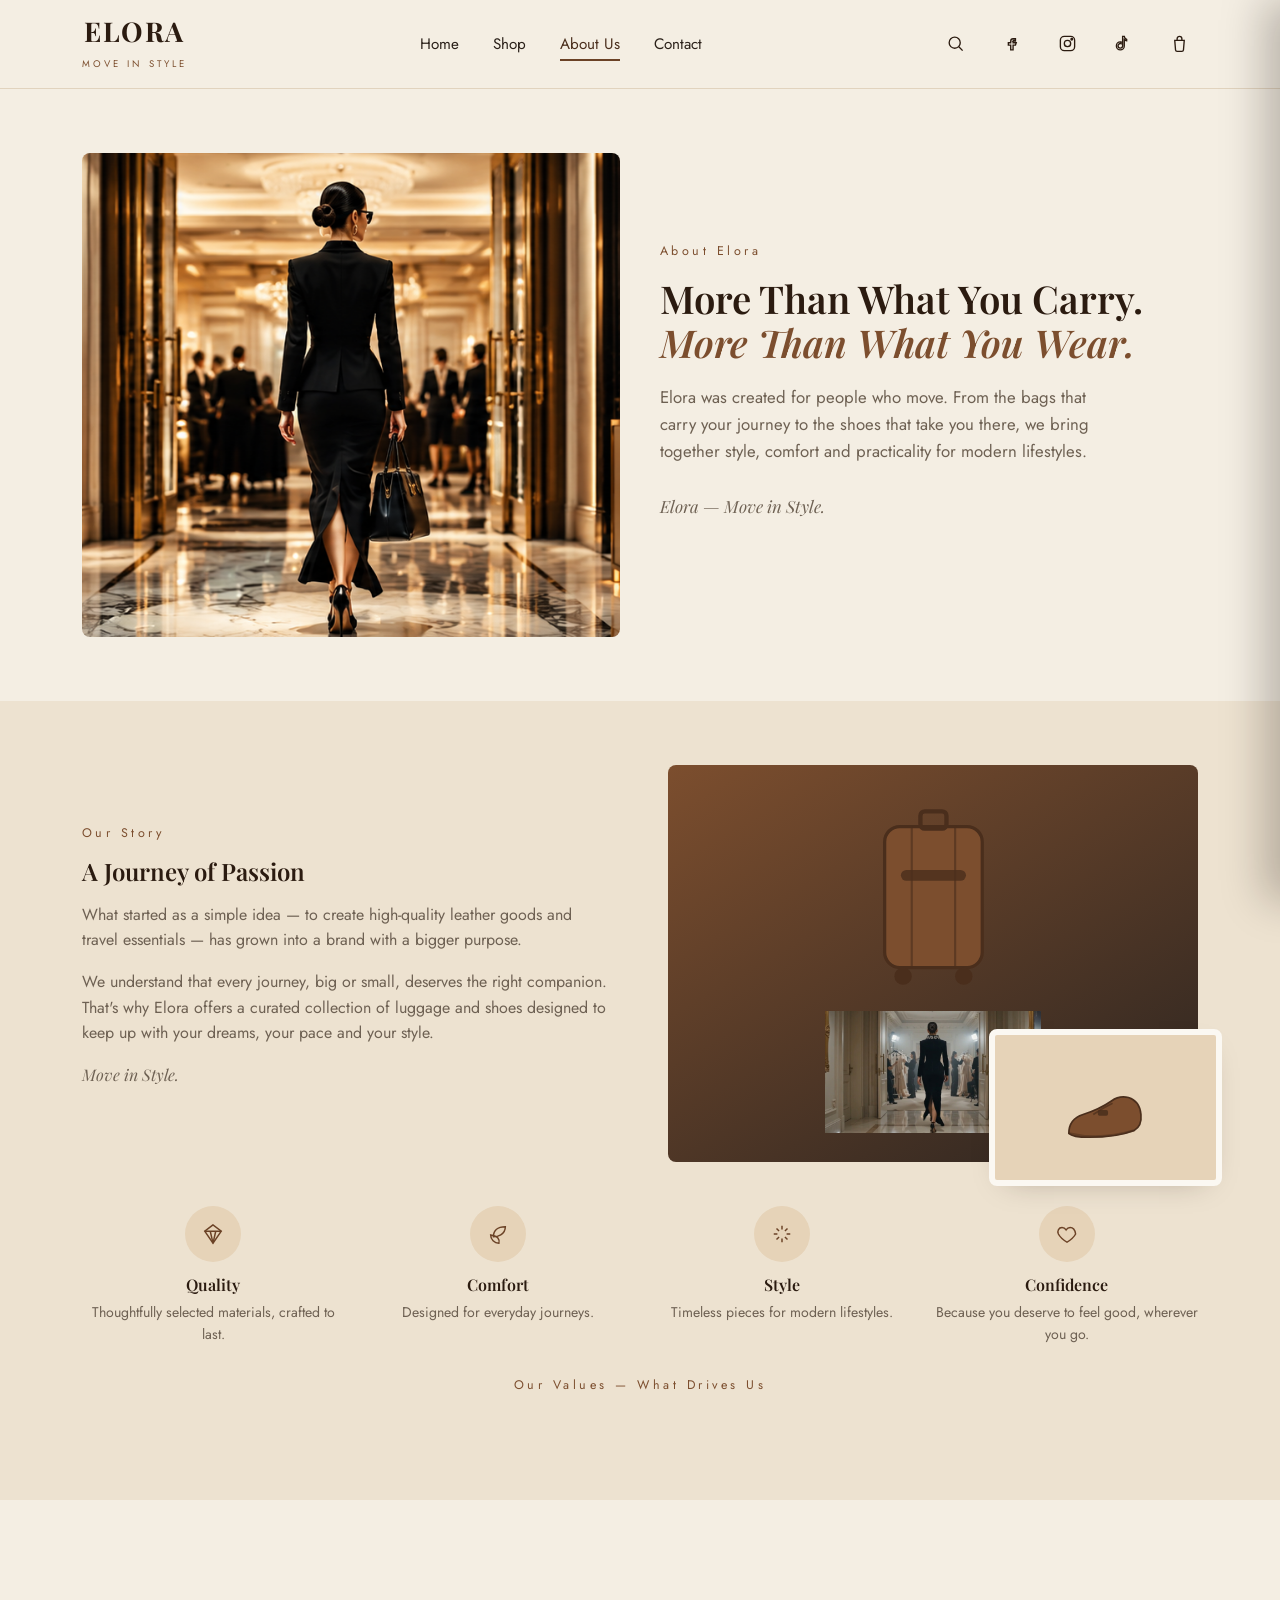
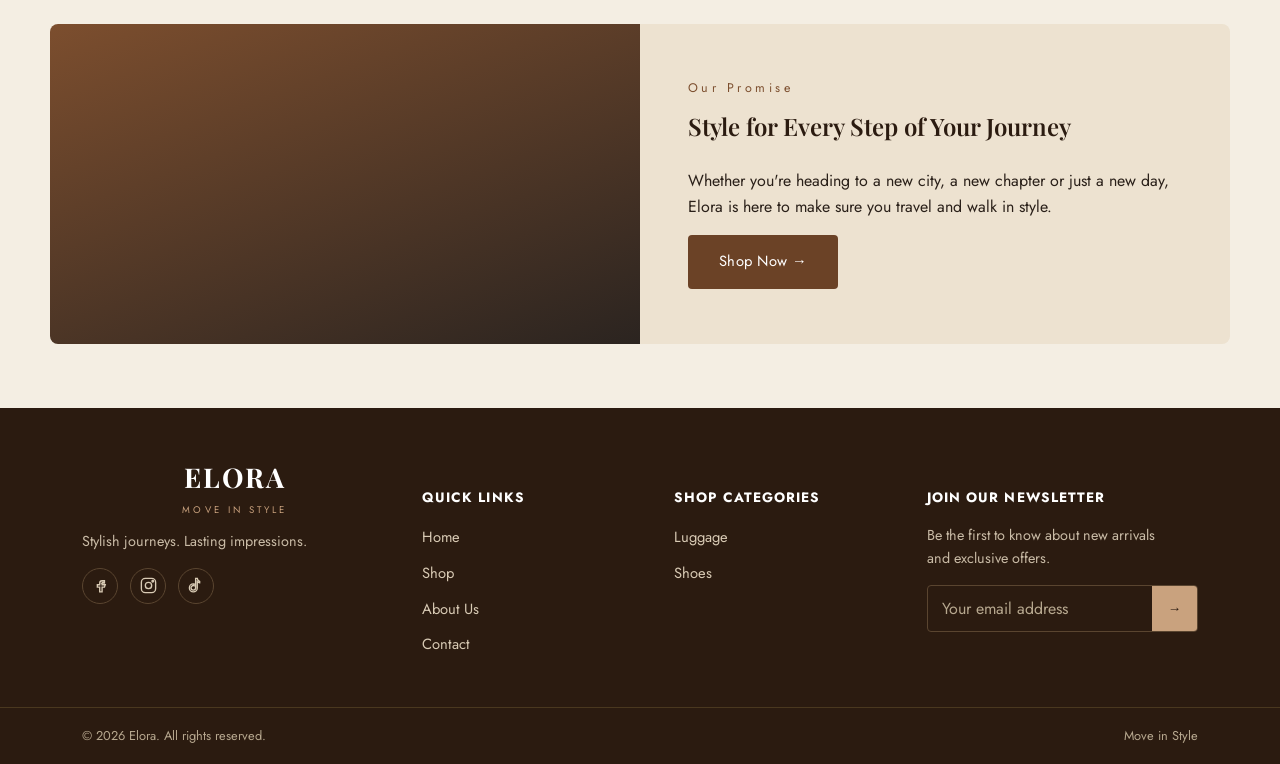
==== about.html @ b6b33a56 "Update about.html" ====
<!DOCTYPE html>
<html lang="en">
<head>
<meta charset="UTF-8">
<meta name="viewport" content="width=device-width, initial-scale=1.0">
<title>About Us — Elora</title>
<meta name="description" content="Elora was created for people who move — the story, values and promise behind the brand.">
<link rel="stylesheet" href="style.css">
</head>
<body>

<header class="site-header">
   <nav class="nav">
    <a href="index.html" class="logo">
      <span class="mark">ELORA</span>
      <span class="tag">MOVE IN STYLE</span>
    </a>
    <ul class="nav-links js-nav-links">
      <li><a href="index.html">Home</a></li>
      <li><a href="shop.html">Shop</a></li>
      <li><a href="about.html" class="active">About Us</a></li>
      <li><a href="contact.html">Contact</a></li>
    </ul>
    <div class="nav-actions">
      <button class="icon-btn js-search-toggle" aria-label="Search">
        <svg viewBox="0 0 24 24" width="19" height="19" fill="none" stroke="currentColor" stroke-width="1.7"><circle cx="11" cy="11" r="7"/><line x1="21" y1="21" x2="16.2" y2="16.2"/></svg>
      </button>
      
      <a class="icon-btn" href="https://www.facebook.com/share/14tCtjUMJ1J/?mibextid=wwXIfr" target="_blank" rel="noopener" aria-label="Facebook">
        <svg viewBox="0 0 24 24" width="19" height="19" fill="none" stroke="currentColor" stroke-width="1.7">
          <path d="M14 9h3V6h-3a3 3 0 0 0-3 3v2H8v3h3v6h3v-6h3l1-3h-4V9a1 1 0 0 1 1-1Z"/>
        </svg>
      </a>

      <a class="icon-btn" href="https://www.instagram.com/elora_sl_?igsi=dGthdzRrNHY4cW54&utm_source=qr" target="_blank" rel="noopener" aria-label="Instagram">
        <svg viewBox="0 0 24 24" width="19" height="19" fill="none" stroke="currentColor" stroke-width="1.7"><rect x="3" y="3" width="18" height="18" rx="5"/><circle cx="12" cy="12" r="4"/><circle cx="17.4" cy="6.6" r="1"/></svg>
      </a>

      <a class="icon-btn" href="https://www.tiktok.com/@eloraofficial11?_r=1&_t=ZS-99TkvP4xUTF" target="_blank" rel="noopener" aria-label="TikTok">
        <svg viewBox="0 0 24 24" width="19" height="19" fill="none" stroke="currentColor" stroke-width="1.7">
          <path d="M16 8.5a4.5 4.5 0 0 1-3-1.2V15a5 5 0 1 1-5-5c.3 0 .7 0 1 .1v2.1a2.9 2.9 0 0 0-1-.2 2.9 2.9 0 1 0 2.9 2.9V3h2.1a4.5 4.5 0 0 0 3 3.9V8.5Z"/>
        </svg>
      </a>
      <button class="icon-btn js-cart-open" aria-label="Open cart">
        <svg viewBox="0 0 24 24" width="19" height="19" fill="none" stroke="currentColor" stroke-width="1.7"><path d="M6 8h12l-1 12.2a2 2 0 0 1-2 1.8H9a2 2 0 0 1-2-1.8L6 8Z"/><path d="M9 8V6a3 3 0 0 1 6 0v2"/></svg>
        <span class="cart-count js-cart-count" style="display:none;">0</span>
      </button>
      <button class="icon-btn nav-burger js-burger" aria-label="Menu">
        <svg viewBox="0 0 24 24" width="20" height="20" fill="none" stroke="currentColor" stroke-width="1.8"><line x1="4" y1="7" x2="20" y2="7"/><line x1="4" y1="12" x2="20" y2="12"/><line x1="4" y1="17" x2="20" y2="17"/></svg>
      </button>
    </div>
  </nav>
  <div class="search-flyout js-search-flyout">
    <form class="js-search-form">
      <input type="search" name="q" placeholder="Search for shoes, luggage, bags…" aria-label="Search products">
      <button type="submit" class="btn btn-primary btn-sm">Search</button>
    </form>
  </div>
</header>

<main>
  <section class="hero">
    <div style="border-radius:8px; overflow:hidden; aspect-ratio:4/3.6; background:linear-gradient(160deg,#C9A27E,#4A2E1C); order:1;">
  <img src="2.png" style="width:100%; height:100%; object-fit:cover; display:block;">
</div>
    <div style="order:2;">
      <div class="eyebrow">About Elora</div>
      <h1 style="font-size:2.4rem;">More Than What You Carry.<br><em style="font-style:italic; font-family:var(--font-display); color:var(--brown-500);">More Than What You Wear.</em></h1>
      <p>Elora was created for people who move. From the bags that carry your journey to the shoes that take you there, we bring together style, comfort and practicality for modern lifestyles.</p>
      <p class="hero-script">Elora — Move in Style.</p>
    </div>
  </section>

  <section class="section section-alt">
    <div class="split">
      <div>
        <div class="eyebrow">Our Story</div>
        <h2>A Journey of Passion</h2>
        <p>What started as a simple idea — to create high-quality leather goods and travel essentials — has grown into a brand with a bigger purpose.</p>
        <p>We understand that every journey, big or small, deserves the right companion. That's why Elora offers a curated collection of luggage and shoes designed to keep up with your dreams, your pace and your style.</p>
        <p class="hero-script">Move in Style.</p>
      </div>
      <div class="story-media">
        <div style="border-radius:8px; overflow:hidden; aspect-ratio:4/3; background:linear-gradient(150deg,#7C4E2E,#2B2420); display:flex; align-items:center; justify-content:center; padding:24px;">
          <div style="width:45%;" id="story-art-1"></div>
        </div>
        <div class="tag-card" style="background:var(--tan-200); padding:16px; display:flex; align-items:center; justify-content:center;">
          <div style="width:60%;" id="story-art-2"></div>
        </div>
      </div>
    </div>

    <div class="value-list">
      <div class="value-item">
        <div class="value-icon"><svg viewBox="0 0 24 24" width="22" height="22" fill="none" stroke="currentColor" stroke-width="1.6"><path d="M12 2 3 9l9 13 9-13-9-7Z"/><path d="M3 9h18M9 9 12 22M15 9 12 22"/></svg></div>
        <h4>Quality</h4>
        <p>Thoughtfully selected materials, crafted to last.</p>
      </div>
      <div class="value-item">
        <div class="value-icon"><svg viewBox="0 0 24 24" width="22" height="22" fill="none" stroke="currentColor" stroke-width="1.6"><path d="M4 13c0 5 4 9 9 9 1-4-1-8-9-9Z"/><path d="M20 4c-9 0-13 5-13 11 4 0 13-2 13-11Z"/></svg></div>
        <h4>Comfort</h4>
        <p>Designed for everyday journeys.</p>
      </div>
      <div class="value-item">
        <div class="value-icon"><svg viewBox="0 0 24 24" width="22" height="22" fill="none" stroke="currentColor" stroke-width="1.6"><path d="M12 3v4M12 17v4M3 12h4M17 12h4M6 6l2.8 2.8M15.2 15.2 18 18M6 18l2.8-2.8M15.2 8.8 18 6"/></svg></div>
        <h4>Style</h4>
        <p>Timeless pieces for modern lifestyles.</p>
      </div>
      <div class="value-item">
        <div class="value-icon"><svg viewBox="0 0 24 24" width="22" height="22" fill="none" stroke="currentColor" stroke-width="1.6"><path d="M12 21s-7-4.4-9.4-9C1.1 8.6 3 5 6.6 5c2 0 3.4 1.1 4.4 2.6C12 6.1 13.4 5 15.4 5 19 5 20.9 8.6 21.4 12c-2.4 4.6-9.4 9-9.4 9Z"/></svg></div>
        <h4>Confidence</h4>
        <p>Because you deserve to feel good, wherever you go.</p>
      </div>
    </div>
    <div class="section-head" style="max-width:520px; margin-top:-10px;">
      <div class="eyebrow" style="margin-top:40px;">Our Values — What Drives Us</div>
    </div>
  </section>

  <section class="section">
    <div class="promise-strip">
      <div class="art" style="background:linear-gradient(160deg,#7C4E2E,#2B2420);"></div>
      <div class="copy">
        <div class="eyebrow">Our Promise</div>
        <h2>Style for Every Step of Your Journey</h2>
        <p>Whether you're heading to a new city, a new chapter or just a new day, Elora is here to make sure you travel and walk in style.</p>
        <a href="shop.html" class="btn btn-primary" style="width:fit-content;">Shop Now →</a>
      </div>
    </div>
  </section>
</main>

<footer class="site-footer">
  <div class="footer-grid">
    <div>
      <a href="index.html" class="logo"><span class="mark">ELORA</span><span class="tag">MOVE IN STYLE</span></a>
      <p>Stylish journeys. Lasting impressions.</p>
      <div class="social-row">
        <a class="icon-btn" href="https://www.facebook.com/share/14tCtjUMJ1J/?mibextid=wwXIfr" target="_blank" rel="noopener" aria-label="Facebook">
        <svg viewBox="0 0 24 24" width="19" height="19" fill="none" stroke="currentColor" stroke-width="1.7">
          <path d="M14 9h3V6h-3a3 3 0 0 0-3 3v2H8v3h3v6h3v-6h3l1-3h-4V9a1 1 0 0 1 1-1Z"/>
        </svg>
      </a>

      <a class="icon-btn" href="https://www.instagram.com/elora_sl_?igsi=dGthdzRrNHY4cW54&utm_source=qr" target="_blank" rel="noopener" aria-label="Instagram">
        <svg viewBox="0 0 24 24" width="19" height="19" fill="none" stroke="currentColor" stroke-width="1.7"><rect x="3" y="3" width="18" height="18" rx="5"/><circle cx="12" cy="12" r="4"/><circle cx="17.4" cy="6.6" r="1"/></svg>
      </a>
        <a class="icon-btn" href="https://www.tiktok.com/@eloraofficial11?_r=1&_t=ZS-99TkvP4xUTF" target="_blank" rel="noopener" aria-label="TikTok">
        <svg viewBox="0 0 24 24" width="19" height="19" fill="none" stroke="currentColor" stroke-width="1.7">
          <path d="M16 8.5a4.5 4.5 0 0 1-3-1.2V15a5 5 0 1 1-5-5c.3 0 .7 0 1 .1v2.1a2.9 2.9 0 0 0-1-.2 2.9 2.9 0 1 0 2.9 2.9V3h2.1a4.5 4.5 0 0 0 3 3.9V8.5Z"/>
        </svg>
      </a>
      </div>
    </div>
    <div>
      <h5>Quick Links</h5>
      <ul>
        <li><a href="index.html">Home</a></li>
        <li><a href="shop.html">Shop</a></li>
        <li><a href="about.html">About Us</a></li>
        <li><a href="contact.html">Contact</a></li>
      </ul>
    </div>
    <div>
      <h5>Shop Categories</h5>
      <ul>
        <li><a href="shop.html?category=Luggage">Luggage</a></li>
        <li><a href="shop.html?category=Shoes">Shoes</a></li>
      </ul>
    </div>
    <div>
      <h5>Join Our Newsletter</h5>
      <p>Be the first to know about new arrivals and exclusive offers.</p>
      <form class="newsletter-form js-newsletter">
        <input type="email" placeholder="Your email address" required>
        <button type="submit" aria-label="Subscribe">→</button>
      </form>
    </div>
  </div>
  <div class="footer-bottom"><div class="container"><span>© 2026 Elora. All rights reserved.</span><span>Move in Style</span></div></div>
</footer>

<div class="cart-overlay js-cart-overlay"></div>
<aside class="cart-drawer js-cart-drawer" aria-label="Shopping cart">
  <div class="cart-head">
    <h3>Your Bag</h3>
    <button class="close-btn js-cart-close" aria-label="Close cart">&times;</button>
  </div>
  <div class="cart-items js-cart-items"></div>
  <div class="cart-summary js-cart-summary"></div>
</aside>
<div class="toast js-toast"></div>

<script src="products.js"></script>
<script src="app.js"></script>
<script>
  document.getElementById('story-art-1').innerHTML = eloraArt('trolley', 'brown');
  document.getElementById('story-art-2').innerHTML = eloraArt('loafer', 'brown');
</script>
</body>
</html>
---- style.css ----
/* ==========================================================================
   ELORA — Move In Style
   Shared stylesheet for all pages
   ========================================================================== */

@import url('https://fonts.googleapis.com/css2?family=Playfair+Display:ital,wght@0,500;0,600;0,700;1,500&family=Jost:wght@300;400;500;600&display=swap');

:root{
  /* -- brand palette (matches the approved mock-ups — do not shift) -- */
  --cream:        #F4EEE3;
  --cream-alt:    #EDE2D0;
  --paper:        #FBF8F2;
  --brown-900:    #2B1B10;   /* footer / deepest text */
  --brown-700:    #4A2E1C;
  --brown-600:    #6B4226;   /* primary buttons / icons */
  --brown-500:    #7C4E2E;
  --brown-300:    #A9754A;
  --tan-400:      #C9A27E;
  --tan-200:      #E6D3B8;
  --ink:          #2A2019;
  --ink-soft:     #6E6153;
  --line:         #E1D3BE;
  --white:        #FFFFFF;
  --ok:           #4E7A51;

  --font-display: 'Playfair Display', 'Georgia', serif;
  --font-body:    'Jost', 'Segoe UI', sans-serif;

  --container: 1180px;
  --radius-s: 4px;
  --radius-m: 8px;
  --shadow-card: 0 10px 30px -18px rgba(43,27,16,0.35);
}

*,*::before,*::after{ box-sizing:border-box; }
html{ scroll-behavior:smooth; }
body{
  margin:0;
  font-family:var(--font-body);
  background:var(--cream);
  color:var(--ink);
  line-height:1.6;
  -webkit-font-smoothing:antialiased;
}
img,svg{ max-width:100%; display:block; }
a{ color:inherit; text-decoration:none; }
ul{ margin:0; padding:0; list-style:none; }
button{ font-family:inherit; cursor:pointer; }
input,select,textarea{ font-family:inherit; font-size:1rem; }

h1,h2,h3,h4{
  font-family:var(--font-display);
  font-weight:600;
  color:var(--brown-900);
  margin:0 0 .5em;
  line-height:1.15;
}

.container{ max-width:var(--container); margin:0 auto; padding:0 32px; }

:focus-visible{ outline:3px solid var(--brown-300); outline-offset:2px; }

/* -------------------- buttons -------------------- */
.btn{
  display:inline-flex; align-items:center; gap:8px;
  padding:14px 30px;
  border-radius:var(--radius-s);
  font-size:.92rem; letter-spacing:.03em;
  border:1px solid transparent;
  transition:transform .15s ease, background .2s ease, color .2s ease, border-color .2s ease;
}
.btn:active{ transform:translateY(1px); }
.btn-primary{ background:var(--brown-600); color:var(--white); }
.btn-primary:hover{ background:var(--brown-700); }
.btn-outline{ background:transparent; border-color:var(--brown-900); color:var(--brown-900); }
.btn-outline:hover{ background:var(--brown-900); color:var(--white); }
.btn-ghost{ background:var(--paper); color:var(--brown-900); border-color:var(--line); }
.btn-ghost:hover{ background:var(--tan-200); }
.btn-sm{ padding:9px 16px; font-size:.82rem; }
.btn-block{ width:100%; justify-content:center; }
.btn[disabled]{ opacity:.5; cursor:not-allowed; }

.floating-btn {
  position: fixed;
  bottom: 30px;
  right: 30px;
  z-index: 9999;
  background: #6B4226;
  color: #fff;
  border: none;
  padding: 14px 24px;
  border-radius: 50px;
  font-size: 15px;
  font-weight: 600;
  cursor: pointer;
  box-shadow: 0 4px 12px rgba(0,0,0,0.25);
  transition: transform 0.2s ease, box-shadow 0.2s ease;
}

.floating-btn:hover {
  transform: translateY(-3px);
  box-shadow: 0 6px 16px rgba(0,0,0,0.3);
}

/* -------------------- header -------------------- */
.site-header{
  position:sticky; top:0; z-index:60;
  background:var(--cream);
  border-bottom:1px solid var(--line);
}
.nav{
  display:flex; align-items:center; justify-content:space-between;
  padding:18px 32px; max-width:var(--container); margin:0 auto;
  gap:24px;
}

.logo {
  display: flex;
  align-items: center;
  gap: 12px;
  text-decoration: none;
  flex-shrink: 0;        /* stops logo from shrinking navbar */
}

.brandmark {
  display: flex;
  width: 44px;
  height: 44px;
  min-width: 44px;       /* locks size no matter what */
  min-height: 44px;
  overflow: hidden;
  border-radius: 6px;
}

.brandmark img {
  width: 100%;
  height: 100%;
  object-fit: cover;
  display: block;
}

.logo{ display:flex; flex-direction:column; line-height:1; }
.logo .mark{ font-family:var(--font-display); font-size:1.7rem; font-weight:700; letter-spacing:.06em; color:var(--brown-900); }
.logo .tag{ font-size:.6rem; letter-spacing:.32em; color:var(--brown-500); margin-top:3px; }

.nav-links{ display:flex; gap:34px; font-size:.95rem; }
.nav-links a{ position:relative; padding-bottom:6px; color:var(--ink); transition:color .2s ease; }
.nav-links a:hover{ color:var(--brown-600); }
.nav-links a.active{ color:var(--brown-700); }
.nav-links a.active::after{
  content:''; position:absolute; left:0; right:0; bottom:0; height:2px; background:var(--brown-600);
}

.nav-actions{ display:flex; align-items:center; gap:18px; }
.icon-btn{
  width:38px; height:38px; border-radius:50%;
  display:flex; align-items:center; justify-content:center;
  background:transparent; border:1px solid transparent; color:var(--brown-900);
  transition:background .2s ease, border-color .2s ease;
  position:relative;
}
.icon-btn:hover{ background:var(--tan-200); }
.cart-count{
  position:absolute; top:-4px; right:-4px;
  background:var(--brown-600); color:#fff;
  font-size:.65rem; min-width:17px; height:17px; border-radius:50%;
  display:flex; align-items:center; justify-content:center; font-weight:600;
}
.nav-burger{ display:none; }

/* search flyout */
.search-flyout{
  position:absolute; top:100%; left:0; right:0;
  background:var(--paper); border-bottom:1px solid var(--line);
  padding:0; max-height:0; overflow:hidden;
  transition:max-height .25s ease, padding .25s ease;
}
.search-flyout.open{ max-height:90px; padding:18px 0; }
.search-flyout form{ max-width:var(--container); margin:0 auto; padding:0 32px; display:flex; gap:10px; }
.search-flyout input{
  flex:1; padding:12px 16px; border:1px solid var(--line); border-radius:var(--radius-s);
  background:var(--white);
}
.search-results-hint{ max-width:var(--container); margin:6px auto 0; padding:0 32px; font-size:.82rem; color:var(--ink-soft); }

/* -------------------- hero -------------------- */
.hero{
  display:grid; grid-template-columns:1fr 1fr; align-items:center; gap:40px;
  max-width:var(--container); margin:0 auto; padding:64px 32px;
}
.eyebrow{ color:var(--brown-500); font-size:.78rem; letter-spacing:.28em; margin-bottom:14px; }
.hero .eyebrow{ margin-bottom:14px; }
.hero h1{ font-size:3.1rem; margin-bottom:20px; }
.hero p{ color:var(--ink-soft); max-width:44ch; margin-bottom:28px; font-size:1.05rem; }
.hero-script{ font-family:var(--font-display); font-style:italic; color:var(--brown-500); margin-top:16px; }
.hero-art{ border-radius:var(--radius-m); overflow:hidden; }

/* two-up banners */
.duo{ display:grid; grid-template-columns:1fr 1fr; gap:22px; max-width:var(--container); margin:0 auto; padding:8px 32px 56px; }
.duo .banner{
  position:relative; border-radius:var(--radius-m); overflow:hidden; min-height:230px;
  display:flex; align-items:flex-end; padding:28px; color:#fff;
}
.duo .banner::before{ content:''; position:absolute; inset:0; background:linear-gradient(0deg, rgba(20,12,7,.72), rgba(20,12,7,.15)); z-index:1; }
.duo .banner > *{ position:relative; z-index:2; }
.duo .banner svg{ position:absolute; inset:0; width:100%; height:100%; object-fit:cover; }
.duo .banner h3{ color:#fff; font-size:1.5rem; margin-bottom:6px; }
.duo .banner p{ margin:0 0 14px; opacity:.9; font-size:.9rem; }

.section-head{ text-align:center; max-width:640px; margin:0 auto 40px; }
.section-head .eyebrow{ color:var(--brown-500); font-size:.78rem; letter-spacing:.28em; margin-bottom:10px; }
.section-head h2{ font-size:2.1rem; }

/* -------------------- product grid / cards -------------------- */
.section{ padding:64px 0; }
.section-alt{ background:var(--cream-alt); }

.product-grid{
  display:grid; grid-template-columns:repeat(3,1fr); gap:26px;
  max-width:var(--container); margin:0 auto; padding:0 32px;
}
.product-card{
  background:var(--paper); border-radius:var(--radius-m); overflow:hidden;
  border:1px solid var(--line);
  display:flex; flex-direction:column;
  transition:box-shadow .2s ease, transform .2s ease;
}
.product-card:hover{ box-shadow:var(--shadow-card); transform:translateY(-3px); }
.product-media{ aspect-ratio:4/3.2; background:var(--tan-200); display:flex; align-items:center; justify-content:center; padding:20px; }
.product-media svg{ width:100%; height:100%; }
.product-body{ padding:18px 18px 20px; display:flex; flex-direction:column; gap:8px; flex:1; }
.product-name{ font-family:var(--font-display); font-size:1.08rem; color:var(--brown-900); }
.product-price{ font-weight:600; color:var(--brown-600); }
.swatches{ display:flex; gap:8px; margin:2px 0 6px; }
.swatch{
  width:20px; height:20px; border-radius:50%; border:2px solid transparent;
  cursor:pointer; box-shadow:inset 0 0 0 1px rgba(0,0,0,.12);
}
.swatch.active{ border-color:var(--brown-900); }
.product-body .btn{ margin-top:auto; }
.stock-note{ font-size:.78rem; color:var(--ok); }

/* -------------------- about-elora / values strip -------------------- */
.split{
  display:grid; grid-template-columns:1fr 1fr; gap:56px; align-items:center;
  max-width:var(--container); margin:0 auto; padding:0 32px;
}
.split p{ color:var(--ink-soft); }
.value-list{ display:grid; grid-template-columns:repeat(4,1fr); gap:22px; max-width:var(--container); margin:44px auto 0; padding:0 32px; }
.value-item{ text-align:center; }
.value-icon{
  width:56px; height:56px; margin:0 auto 14px; border-radius:50%;
  background:var(--tan-200); display:flex; align-items:center; justify-content:center; color:var(--brown-600);
}
.value-item h4{ font-size:1rem; margin-bottom:6px; }
.value-item p{ font-size:.88rem; color:var(--ink-soft); margin:0; }

/* -------------------- testimonials -------------------- */
.testimonials{ display:grid; grid-template-columns:repeat(3,1fr); gap:22px; max-width:var(--container); margin:0 auto; padding:0 32px; }
.testimonial{ background:var(--paper); border:1px solid var(--line); border-radius:var(--radius-m); padding:26px; }
.testimonial p{ font-style:italic; color:var(--ink); margin:0 0 18px; }
.testimonial .who{ display:flex; align-items:center; gap:12px; }
.avatar{ width:38px; height:38px; border-radius:50%; background:var(--brown-300); color:#fff; display:flex; align-items:center; justify-content:center; font-family:var(--font-display); font-weight:600; }
.who strong{ display:block; font-size:.92rem; }
.who span{ font-size:.78rem; color:var(--ink-soft); }

/* -------------------- CTA strip -------------------- */
.cta-strip{
  position:relative; overflow:hidden;
  color:#fff; padding:56px 32px; margin:0 auto;
  display:flex; align-items:center; justify-content:space-between; gap:20px; flex-wrap:wrap;
}
.cta-strip::before{ content:''; position:absolute; inset:0; background:linear-gradient(100deg,var(--brown-900),var(--brown-600)); z-index:0; }
.cta-strip > *{ position:relative; z-index:1; }
.cta-strip .eyebrow{ letter-spacing:.28em; font-size:.75rem; opacity:.75; margin-bottom:8px; }
.cta-strip h2{ color:#fff; font-size:1.9rem; margin-bottom:4px; }
.cta-strip p{ opacity:.85; margin:0; max-width:46ch; }

/* -------------------- footer -------------------- */
.site-footer{ background:var(--brown-900); color:#EADFCF; padding:56px 0 0; }
.footer-grid{ display:grid; grid-template-columns:1.4fr 1fr 1fr 1.2fr; gap:34px; max-width:var(--container); margin:0 auto; padding:0 32px 40px; }
.footer-grid .logo .mark{ color:#fff; }
.footer-grid .logo .tag{ color:var(--tan-400); }
.footer-grid p{ color:#C9BBA6; font-size:.9rem; max-width:26ch; }
.footer-grid h5{ font-size:.85rem; letter-spacing:.08em; color:#fff; margin-bottom:16px; text-transform:uppercase; }
.footer-grid ul li{ margin-bottom:10px; }
.footer-grid a{ color:#D9CBB5; font-size:.92rem; transition:color .2s ease; }
.footer-grid a:hover{ color:#fff; }
.social-row{ display:flex; gap:12px; margin-top:4px; }
.social-row a{ width:36px; height:36px; border-radius:50%; border:1px solid #5A4530; display:flex; align-items:center; justify-content:center; }
.social-row a:hover{ background:#5A4530; }
.newsletter-form{ display:flex; margin-top:6px; border:1px solid #5A4530; border-radius:var(--radius-s); overflow:hidden; }
.newsletter-form input{ flex:1; background:transparent; border:none; padding:11px 14px; color:#fff; }
.newsletter-form input::placeholder{ color:#B7A88F; }
.newsletter-form button{ background:var(--tan-400); border:none; padding:0 16px; color:var(--brown-900); }
.footer-bottom{ border-top:1px solid #4A381F; padding:18px 32px; display:flex; justify-content:space-between; font-size:.8rem; color:#B7A88F; }
.footer-bottom .container{ display:flex; justify-content:space-between; width:100%; flex-wrap:wrap; gap:8px; }

/* -------------------- cart drawer -------------------- */
.cart-overlay{
  position:fixed; inset:0; background:rgba(20,12,7,.5); z-index:90;
  opacity:0; pointer-events:none; transition:opacity .25s ease;
}
.cart-overlay.open{ opacity:1; pointer-events:auto; }
.cart-drawer{
  position:fixed; top:0; right:0; bottom:0; width:min(400px, 92vw);
  background:var(--paper); z-index:95; display:flex; flex-direction:column;
  transform:translateX(100%); transition:transform .3s ease;
  box-shadow:-16px 0 40px rgba(20,12,7,.25);
}
.cart-drawer.open{ transform:translateX(0); }
.cart-head{ display:flex; align-items:center; justify-content:space-between; padding:22px 24px; border-bottom:1px solid var(--line); }
.cart-head h3{ margin:0; font-size:1.2rem; }
.cart-items{ flex:1; overflow-y:auto; padding:10px 24px; display:flex; flex-direction:column; gap:16px; }
.cart-item{ display:flex; gap:14px; padding:14px 0; border-bottom:1px solid var(--line); }
.cart-item .thumb{ width:64px; height:64px; border-radius:var(--radius-s); background:var(--tan-200); flex-shrink:0; overflow:hidden; }
.cart-item .thumb svg{ width:100%; height:100%; }
.cart-item .info{ flex:1; min-width:0; }
.cart-item .info h4{ font-family:var(--font-body); font-weight:500; font-size:.94rem; margin:0 0 2px; color:var(--ink); }
.cart-item .meta{ font-size:.78rem; color:var(--ink-soft); }
.cart-item .row-actions{ display:flex; align-items:center; justify-content:space-between; margin-top:8px; }
.qty-control{ display:flex; align-items:center; border:1px solid var(--line); border-radius:var(--radius-s); }
.qty-control button{ width:26px; height:26px; background:none; border:none; font-size:1rem; color:var(--brown-700); }
.qty-control span{ min-width:22px; text-align:center; font-size:.9rem; }
.remove-btn{ font-size:.78rem; color:#A24A3A; background:none; border:none; text-decoration:underline; padding:0; }
.item-total{ font-weight:600; font-size:.9rem; color:var(--brown-700); white-space:nowrap; margin-left:8px; }
.cart-empty{ text-align:center; padding:60px 20px; color:var(--ink-soft); }
.cart-empty svg{ width:64px; height:64px; margin:0 auto 16px; opacity:.5; }
.cart-summary{ border-top:1px solid var(--line); padding:20px 24px 26px; }
.summary-row{ display:flex; justify-content:space-between; font-size:.92rem; margin-bottom:8px; color:var(--ink-soft); }
.summary-row.total{ font-size:1.15rem; font-weight:600; color:var(--brown-900); margin:12px 0 18px; }
.close-btn{ background:none; border:none; font-size:1.3rem; color:var(--brown-900); line-height:1; }

/* -------------------- shop page: filters + toolbar -------------------- */
.shop-layout{ display:grid; grid-template-columns:260px 1fr; gap:36px; max-width:var(--container); margin:0 auto; padding:48px 32px 0; align-items:start; }
.filters{ background:var(--paper); border:1px solid var(--line); border-radius:var(--radius-m); padding:24px; position:sticky; top:100px; }
.filters h3{ font-size:1.05rem; margin-bottom:18px; }
.filter-group{ padding:16px 0; border-bottom:1px solid var(--line); }
.filter-group:first-of-type{ padding-top:0; }
.filter-group h4{ font-family:var(--font-body); font-weight:500; font-size:.9rem; color:var(--ink); margin:0 0 10px; }
.check-row{ display:flex; align-items:center; gap:9px; font-size:.9rem; margin-bottom:9px; color:var(--ink-soft); cursor:pointer; }
.check-row input{ accent-color:var(--brown-600); width:15px; height:15px; }
.color-row{ display:flex; gap:9px; flex-wrap:wrap; }
.color-row .swatch{ width:24px; height:24px; }
.delivery-note{ display:flex; align-items:center; gap:12px; background:var(--cream-alt); border-radius:var(--radius-s); padding:14px; margin-top:16px; font-size:.82rem; color:var(--ink-soft); }
.clear-filters{ font-size:.82rem; color:var(--brown-600); text-decoration:underline; background:none; border:none; padding:0; margin-top:4px; }

.toolbar{ display:flex; align-items:center; justify-content:space-between; margin-bottom:24px; flex-wrap:wrap; gap:12px; }
.toolbar select{ padding:9px 12px; border:1px solid var(--line); border-radius:var(--radius-s); background:var(--white); }
.no-results{ padding:60px 20px; text-align:center; color:var(--ink-soft); grid-column:1/-1; }
.pagination{ display:flex; justify-content:center; gap:8px; margin:40px 0 20px; }
.pagination button{ width:36px; height:36px; border-radius:50%; border:1px solid var(--line); background:var(--paper); color:var(--ink); }
.pagination button.active{ background:var(--brown-600); color:#fff; border-color:var(--brown-600); }
.pagination button:disabled{ opacity:.4; cursor:not-allowed; }

/* -------------------- contact page -------------------- */
.contact-grid{ display:grid; grid-template-columns:1fr 1.2fr; gap:30px; max-width:var(--container); margin:0 auto; padding:56px 32px; }
.contact-cards{ display:flex; flex-direction:column; gap:10px; }
.contact-card{ display:flex; gap:16px; padding:18px 6px; border-bottom:1px solid var(--line); }
.contact-card:last-child{ border-bottom:none; }
.c-icon{ width:46px; height:46px; border-radius:50%; background:var(--brown-600); color:#fff; display:flex; align-items:center; justify-content:center; flex-shrink:0; }
.contact-card h4{ font-size:1.02rem; margin-bottom:3px; }
.contact-card .value{ color:var(--brown-600); font-weight:500; }
.contact-card p{ margin:2px 0 0; font-size:.86rem; color:var(--ink-soft); }
.contact-form{ background:var(--paper); border:1px solid var(--line); border-radius:var(--radius-m); padding:32px; }
.field{ margin-bottom:18px; }
.field label{ display:block; font-size:.88rem; margin-bottom:7px; color:var(--ink); }
.field input, .field select, .field textarea{
  width:100%; padding:12px 14px; border:1px solid var(--line); border-radius:var(--radius-s); background:var(--white);
}
.field textarea{ min-height:110px; resize:vertical; }
.form-msg{ margin-top:14px; font-size:.9rem; padding:12px 14px; border-radius:var(--radius-s); display:none; }
.form-msg.show{ display:block; }
.form-msg.ok{ background:#E7F0E4; color:var(--ok); }
.form-msg.err{ background:#F5E4E0; color:#A24A3A; }

.showroom-duo{ display:grid; grid-template-columns:1.1fr 1fr; gap:22px; max-width:var(--container); margin:0 auto 60px; padding:0 32px; }
.showroom-duo .panel{ border-radius:var(--radius-m); overflow:hidden; min-height:280px; position:relative; }
.showroom-duo .panel.dark{ background:linear-gradient(120deg, var(--brown-900), var(--brown-600)); color:#fff; padding:34px; display:flex; flex-direction:column; justify-content:flex-end; }
.showroom-duo .panel.map{ background:var(--cream-alt); border:1px solid var(--line); display:flex; flex-direction:column; align-items:center; justify-content:center; text-align:center; gap:10px; }
.showroom-duo .panel.dark h3{ color:#fff; font-size:1.6rem; }
.showroom-duo .panel.dark p{ opacity:.85; max-width:36ch; }
.pin{ width:46px; height:46px; border-radius:50%; background:var(--brown-600); color:#fff; display:flex; align-items:center; justify-content:center; }

/* -------------------- about page extras -------------------- */
.story-media{ position:relative; }
.story-media .tag-card{ position:absolute; bottom:-24px; right:-24px; width:44%; border:6px solid var(--paper); border-radius:var(--radius-m); overflow:hidden; box-shadow:var(--shadow-card); }
.promise-strip{ display:grid; grid-template-columns:1fr 1fr; gap:0; max-width:var(--container); margin:60px auto 0; border-radius:var(--radius-m); overflow:hidden; }
.promise-strip .art{ min-height:320px; }
.promise-strip .copy{ background:var(--cream-alt); padding:48px; display:flex; flex-direction:column; justify-content:center; }

/* -------------------- toast -------------------- */
.toast{
  position:fixed; bottom:26px; left:50%; transform:translateX(-50%) translateY(20px);
  background:var(--brown-900); color:#fff; padding:14px 22px; border-radius:var(--radius-s);
  font-size:.9rem; opacity:0; pointer-events:none; transition:opacity .25s ease, transform .25s ease; z-index:120;
  display:flex; align-items:center; gap:10px;
}
.toast.show{ opacity:1; transform:translateX(-50%) translateY(0); }

/* ==========================================================================
   Responsive
   ========================================================================== */
@media (max-width: 980px){
  .nav-links{
    display:none; position:absolute; top:100%; left:0; right:0;
    background:var(--paper); flex-direction:column; gap:0; padding:10px 32px;
    border-bottom:1px solid var(--line); z-index:70;
  }
  .nav-links.open{ display:flex; }
  .nav-links a{ display:block; padding:12px 0; border-bottom:1px solid var(--line); }
  .nav-links li:last-child a{ border-bottom:none; }
  .nav-burger{ display:flex; }
  .hero{ grid-template-columns:1fr; }
  .duo{ grid-template-columns:1fr; }
  .product-grid{ grid-template-columns:repeat(2,1fr); }
  .split{ grid-template-columns:1fr; }
  .value-list{ grid-template-columns:repeat(2,1fr); }
  .testimonials{ grid-template-columns:1fr; }
  .footer-grid{ grid-template-columns:1fr 1fr; }
  .shop-layout{ grid-template-columns:1fr; }
  .filters{ position:static; }
  .contact-grid{ grid-template-columns:1fr; }
  .showroom-duo{ grid-template-columns:1fr; }
  .promise-strip{ grid-template-columns:1fr; }
}
@media (max-width: 560px){
  .product-grid{ grid-template-columns:1fr; }
  .hero h1{ font-size:2.2rem; }
  .footer-grid{ grid-template-columns:1fr; }
  .cta-strip{ flex-direction:column; text-align:center; }
}
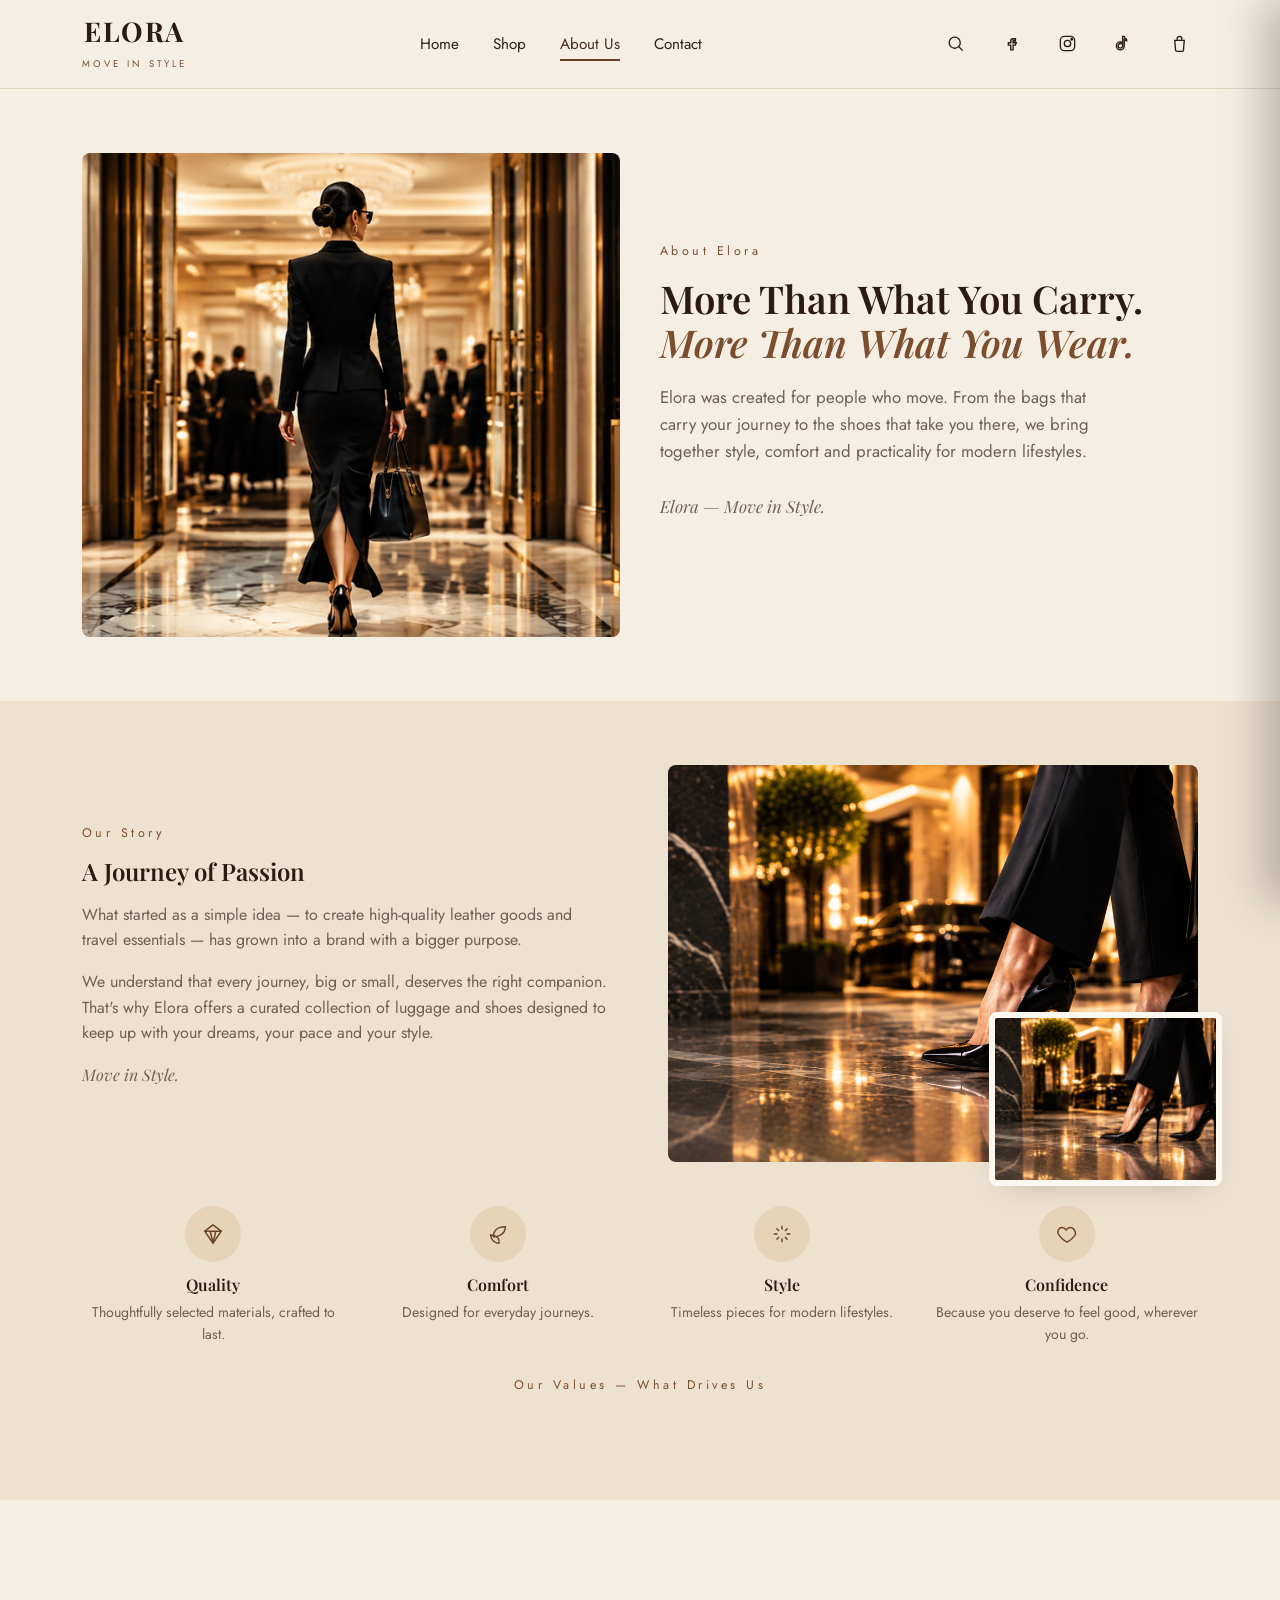
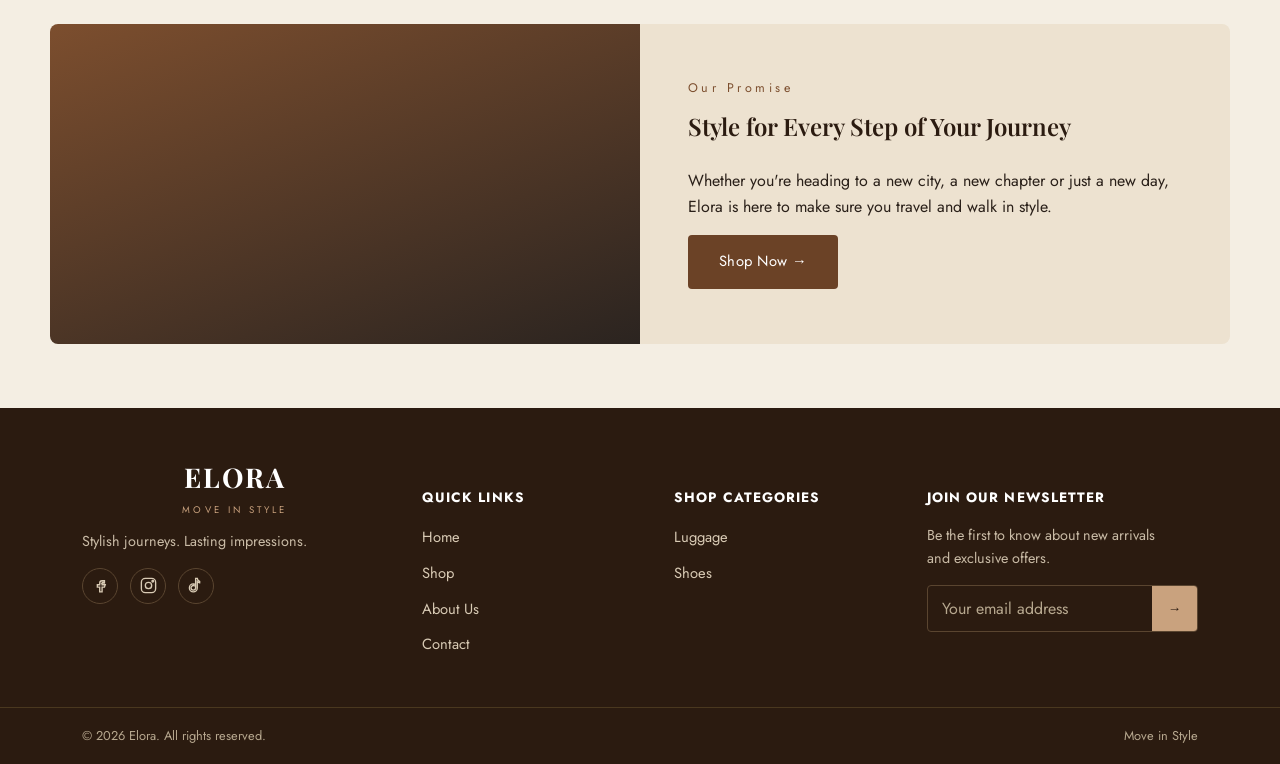
==== commit f6b2f6aa: "Update about.html" ====
--- a/about.html
+++ b/about.html
@@ -80,13 +80,14 @@
         <p>We understand that every journey, big or small, deserves the right companion. That's why Elora offers a curated collection of luggage and shoes designed to keep up with your dreams, your pace and your style.</p>
         <p class="hero-script">Move in Style.</p>
       </div>
-      <div class="story-media">
-        <div style="border-radius:8px; overflow:hidden; aspect-ratio:4/3; background:linear-gradient(150deg,#7C4E2E,#2B2420); display:flex; align-items:center; justify-content:center; padding:24px;">
-          <div style="width:45%;" id="story-art-1"></div>
-        </div>
-        <div class="tag-card" style="background:var(--tan-200); padding:16px; display:flex; align-items:center; justify-content:center;">
-          <div style="width:60%;" id="story-art-2"></div>
-        </div>
+<div class="story-media">
+  <div style="border-radius:8px; overflow:hidden; aspect-ratio:4/3; background:linear-gradient(150deg,#7C4E2E,#2B2420);">
+    <img src="4.png" alt="Elora story" style="width:100%; height:100%; object-fit:cover; display:block;">
+  </div>
+  <div class="tag-card" style="background:var(--tan-200); overflow:hidden; aspect-ratio:4/3; padding:0;">
+    <img src="4.png" alt="Elora story" style="width:100%; height:100%; object-fit:cover; display:block;">
+  </div>
+</div>
       </div>
     </div>
 
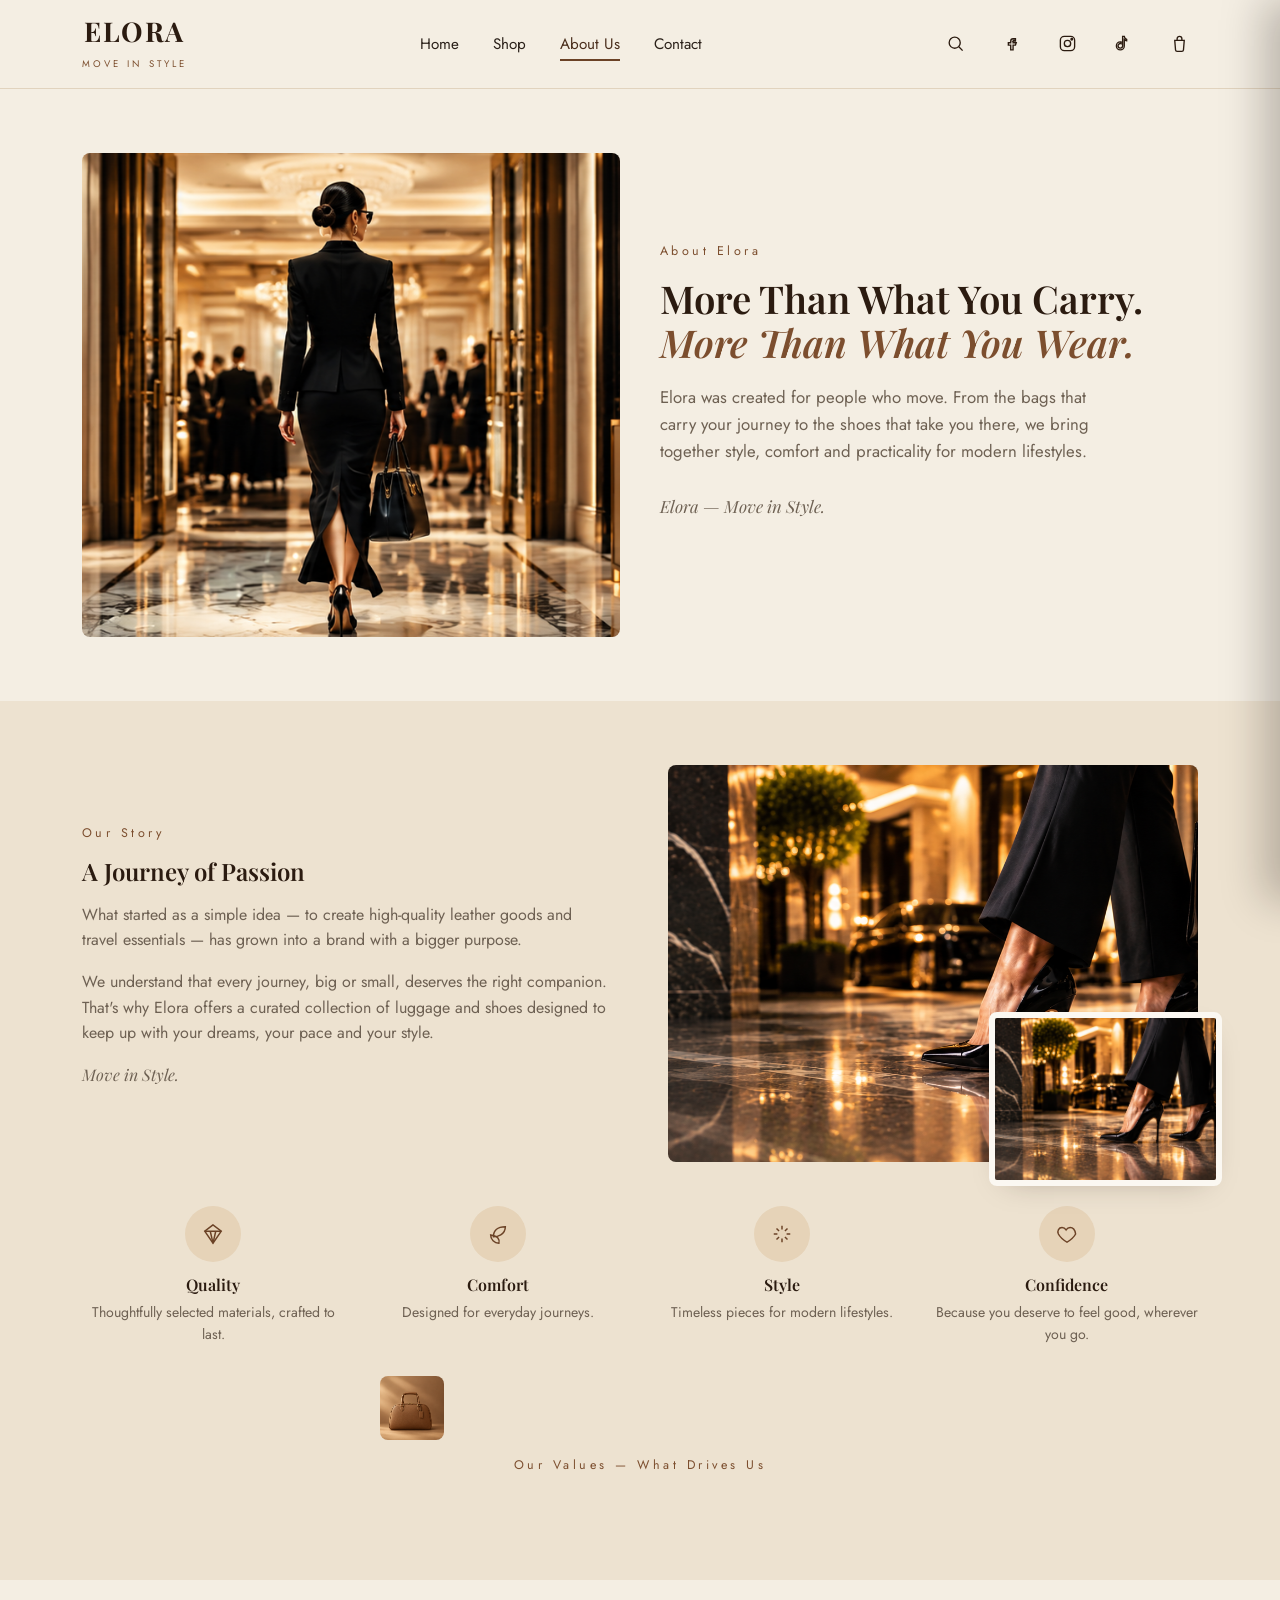
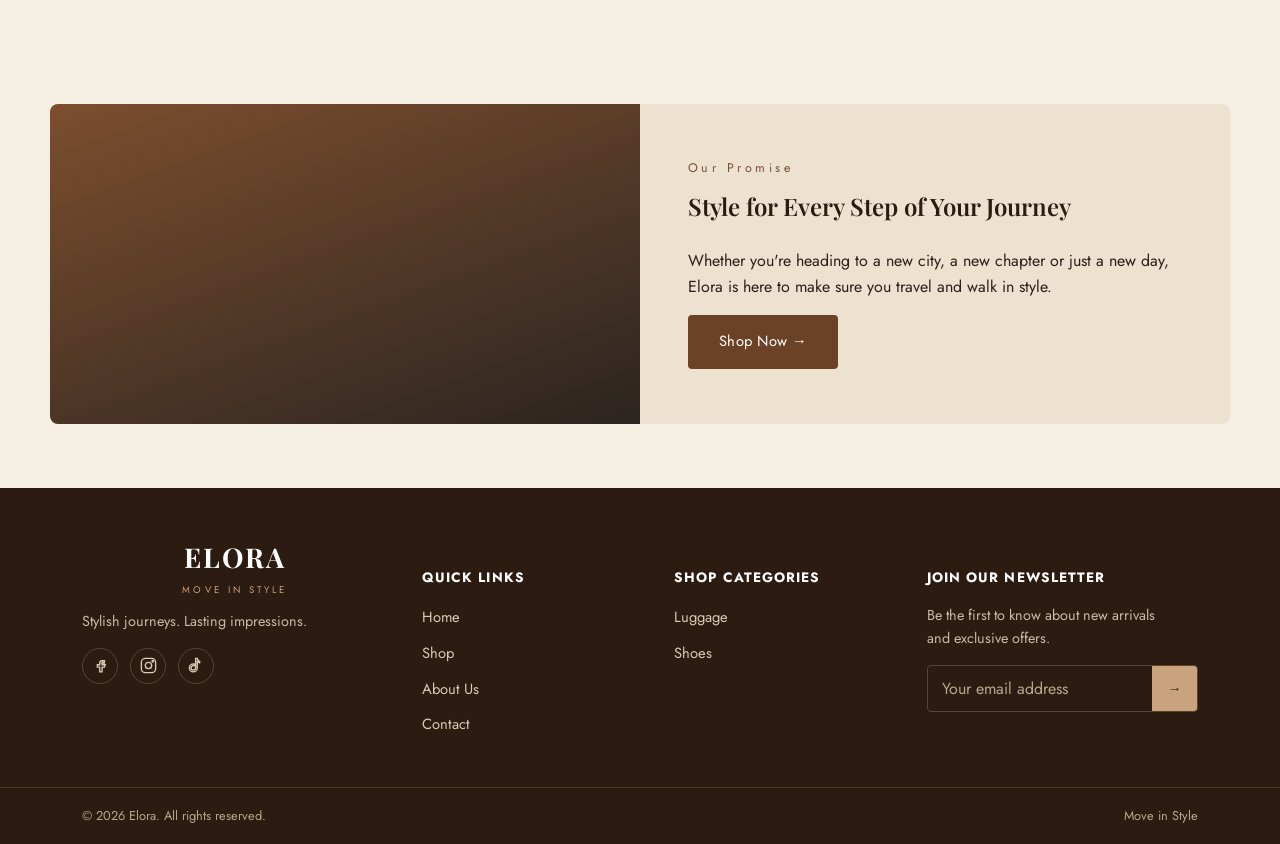
==== commit 879068db: "Update about.html" ====
--- a/about.html
+++ b/about.html
@@ -113,9 +113,10 @@
         <p>Because you deserve to feel good, wherever you go.</p>
       </div>
     </div>
-    <div class="section-head" style="max-width:520px; margin-top:-10px;">
-      <div class="eyebrow" style="margin-top:40px;">Our Values — What Drives Us</div>
-    </div>
+   <div class="section-head" style="max-width:520px; margin-top:-10px;">
+  <img src="5.png" alt="Elora values" style="width:64px; height:64px; object-fit:cover; border-radius:8px; margin-top:40px; display:block;">
+  <div class="eyebrow" style="margin-top:16px;">Our Values — What Drives Us</div>
+</div>
   </section>
 
   <section class="section">
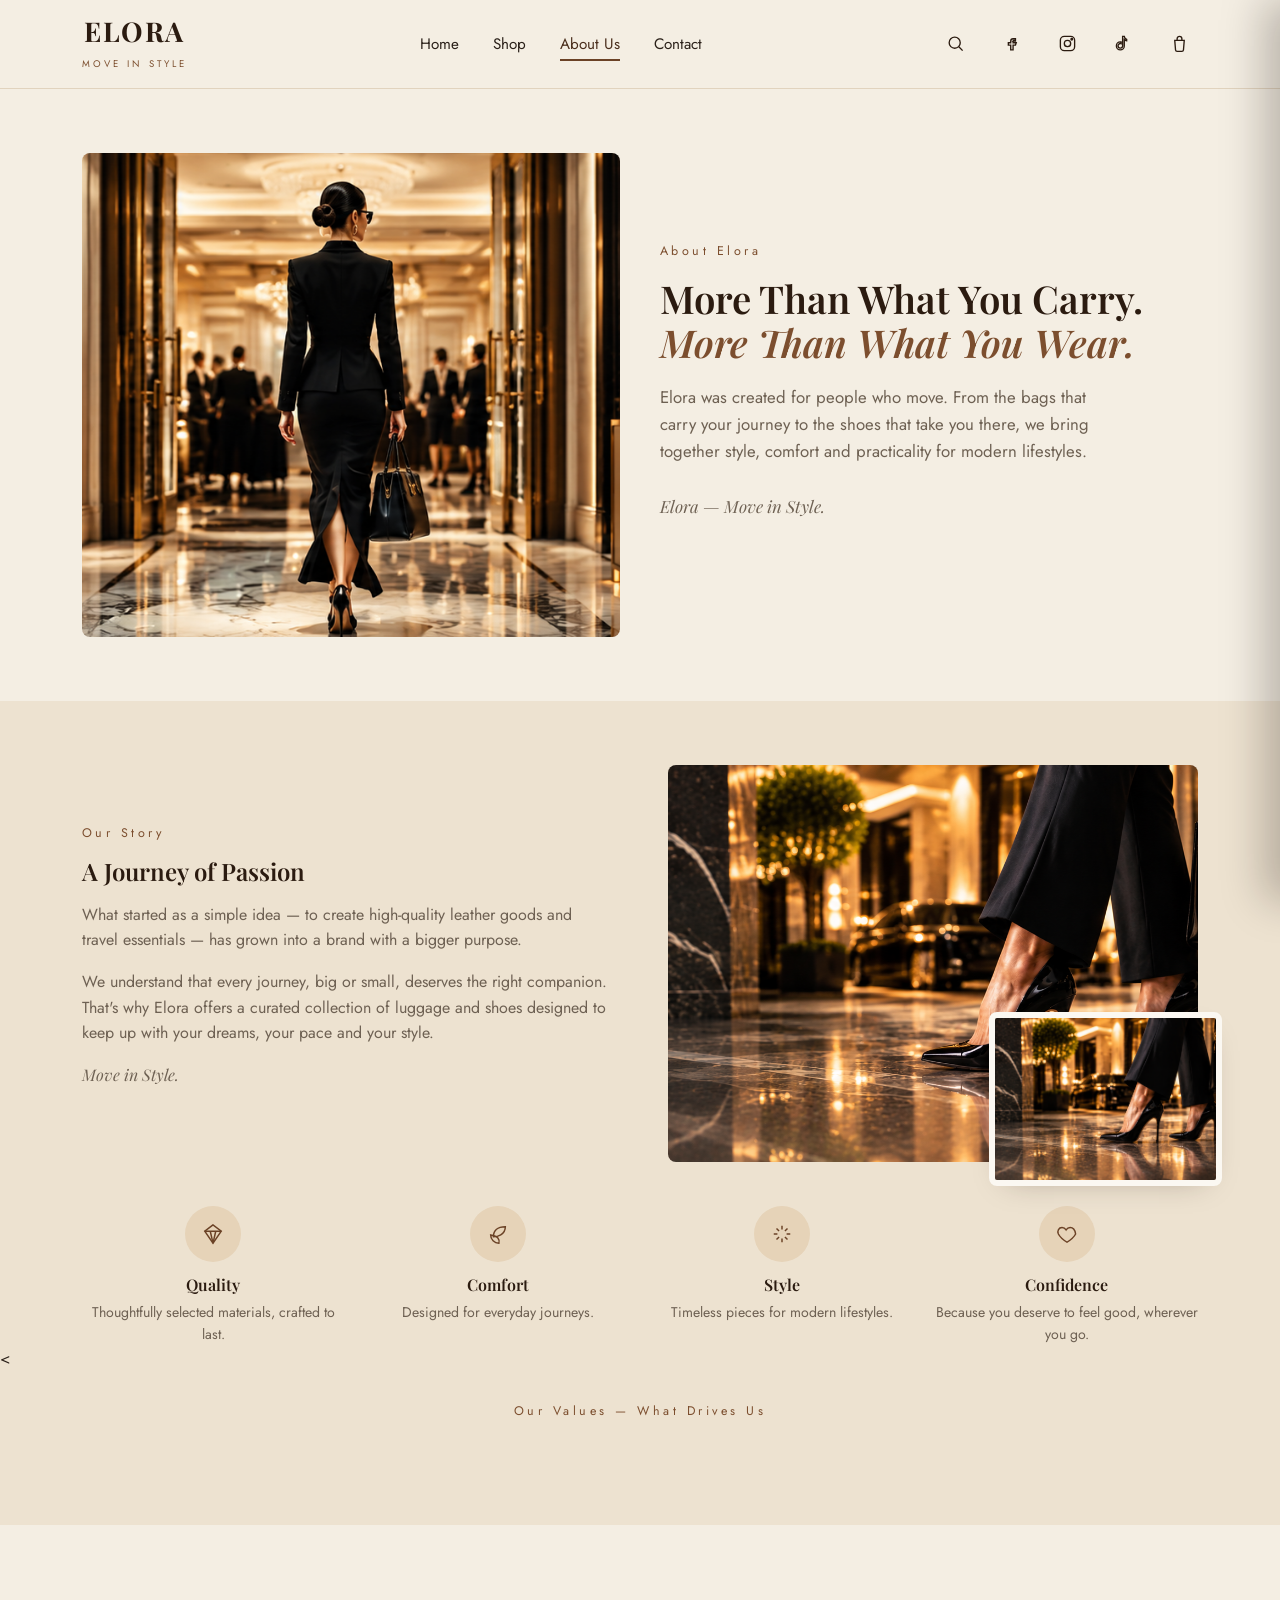
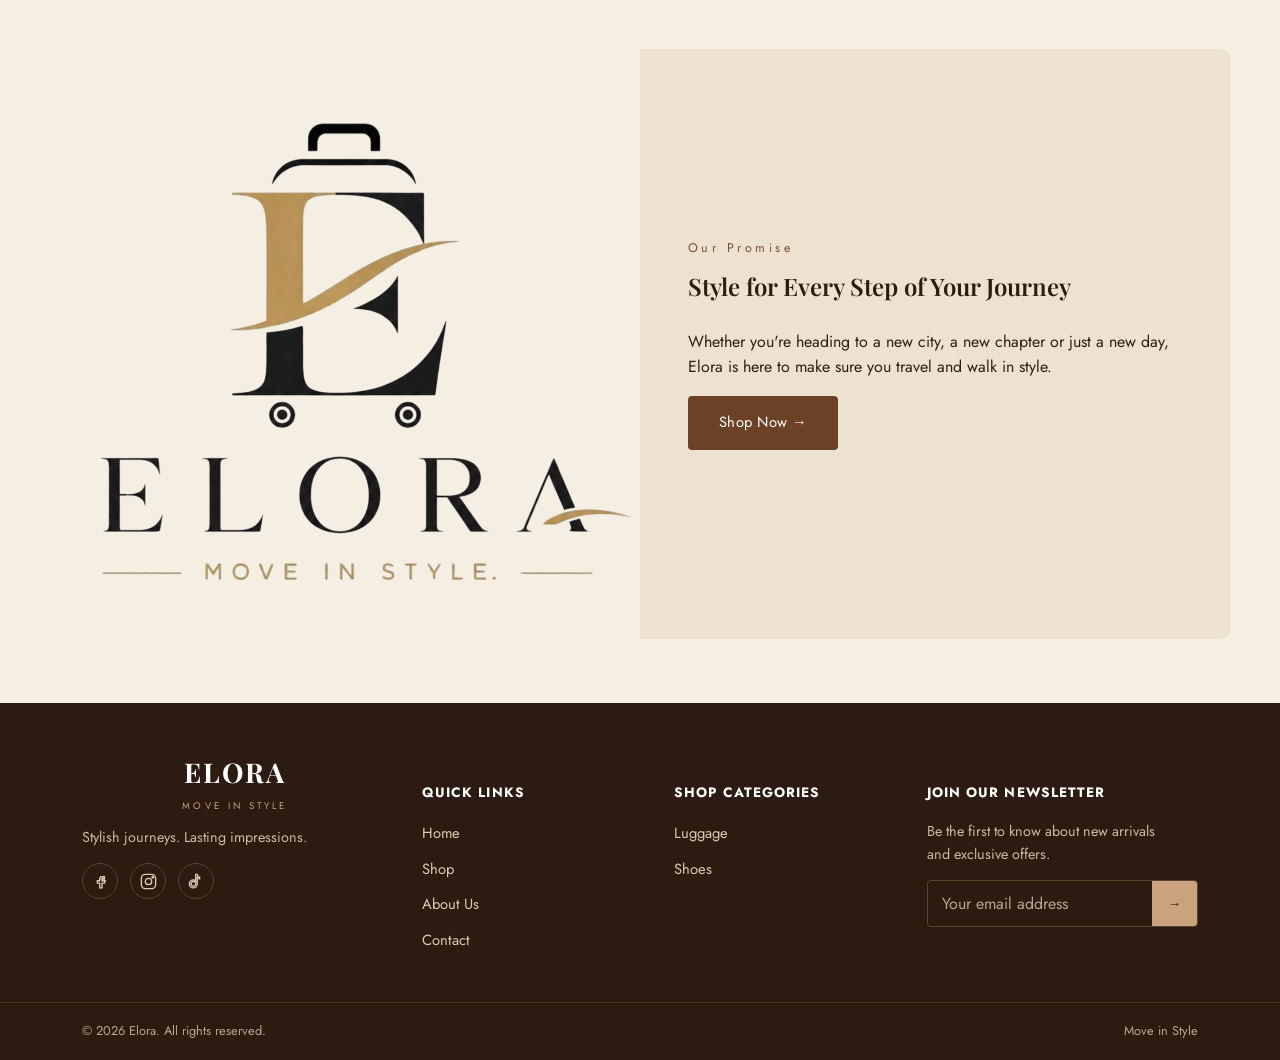
==== commit 86e12829: "Update about.html" ====
--- a/about.html
+++ b/about.html
@@ -113,15 +113,17 @@
         <p>Because you deserve to feel good, wherever you go.</p>
       </div>
     </div>
-   <div class="section-head" style="max-width:520px; margin-top:-10px;">
-  <img src="5.png" alt="Elora values" style="width:64px; height:64px; object-fit:cover; border-radius:8px; margin-top:40px; display:block;">
-  <div class="eyebrow" style="margin-top:16px;">Our Values — What Drives Us</div>
+   <<div class="section-head" style="max-width:520px; margin-top:-10px;">
+      <div class="eyebrow" style="margin-top:40px;">Our Values — What Drives Us</div>
+    </div>
 </div>
   </section>
 
-  <section class="section">
+<section class="section">
     <div class="promise-strip">
-      <div class="art" style="background:linear-gradient(160deg,#7C4E2E,#2B2420);"></div>
+      <div class="art" style="overflow:hidden;">
+        <img src="6.png" alt="Elora promise" style="width:100%; height:100%; object-fit:cover; display:block;">
+      </div>
       <div class="copy">
         <div class="eyebrow">Our Promise</div>
         <h2>Style for Every Step of Your Journey</h2>
@@ -129,7 +131,7 @@
         <a href="shop.html" class="btn btn-primary" style="width:fit-content;">Shop Now →</a>
       </div>
     </div>
-  </section>
+</section>
 </main>
 
 <footer class="site-footer">
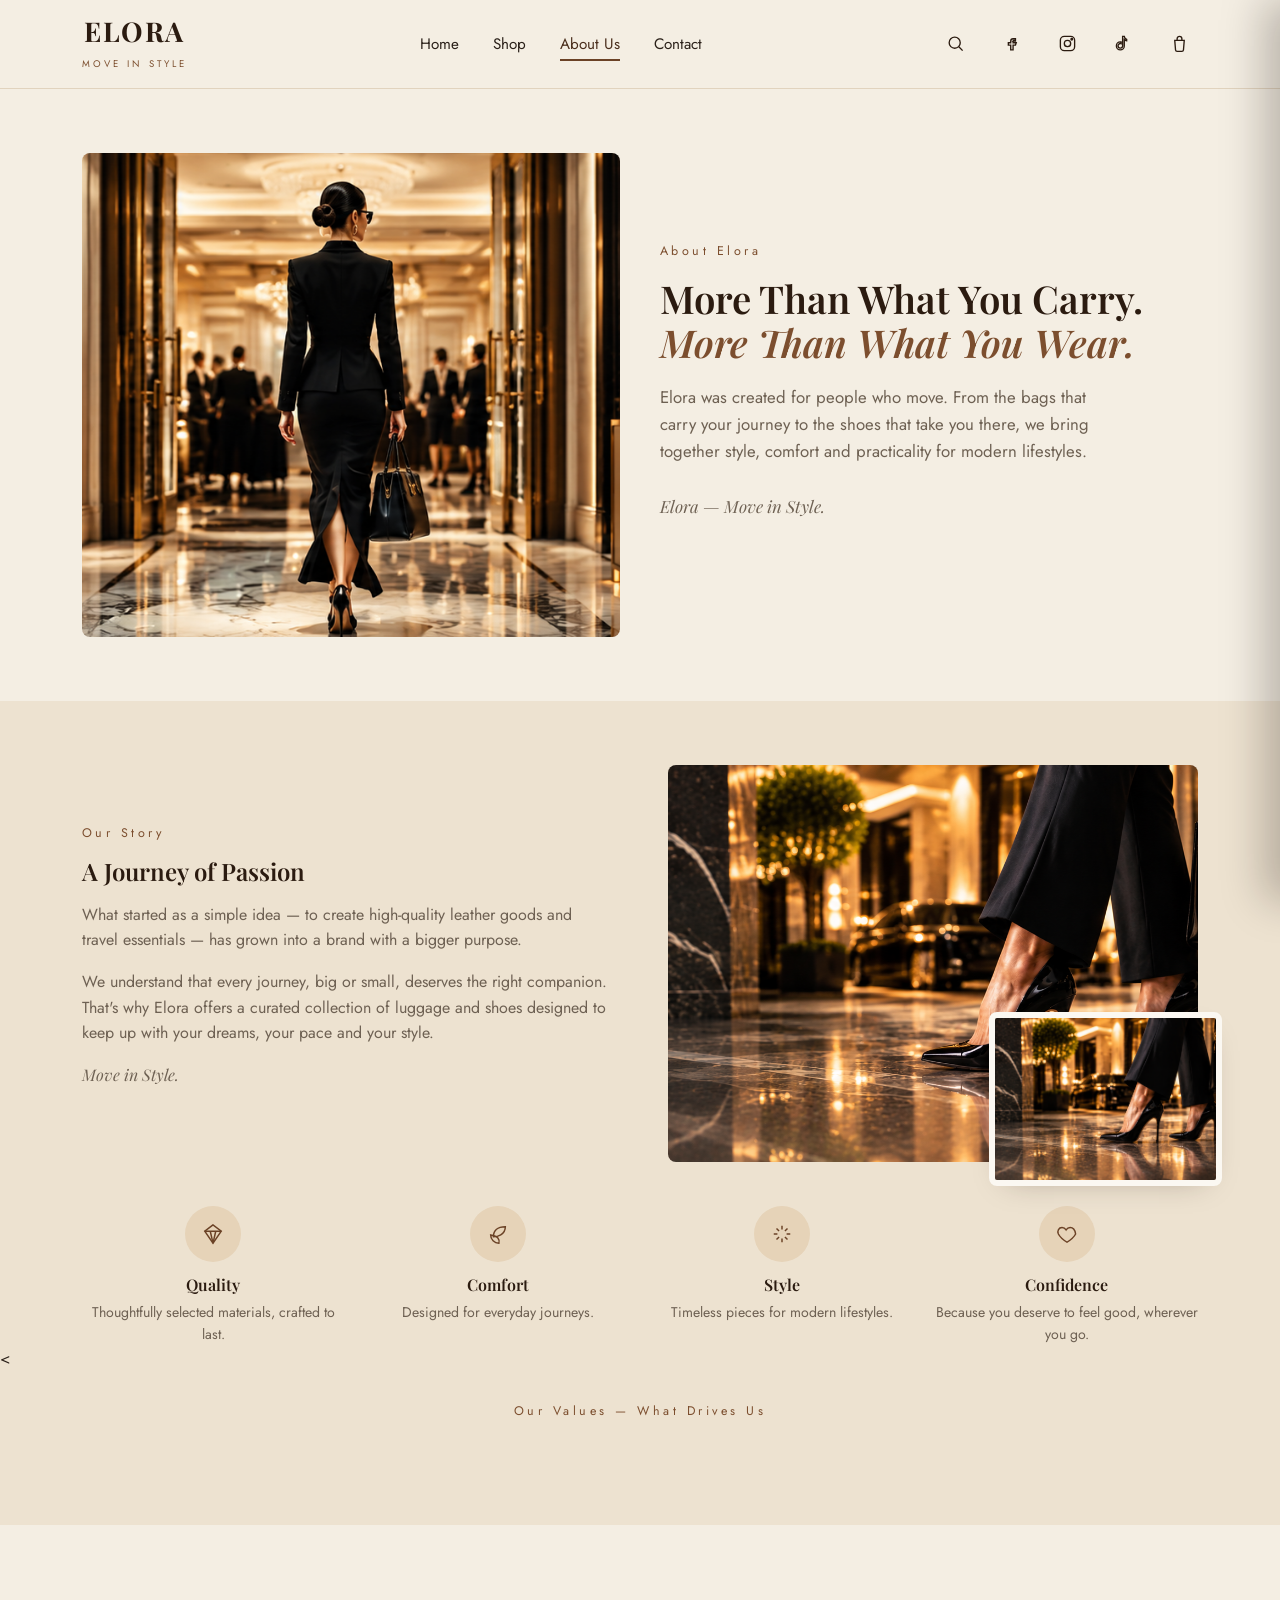
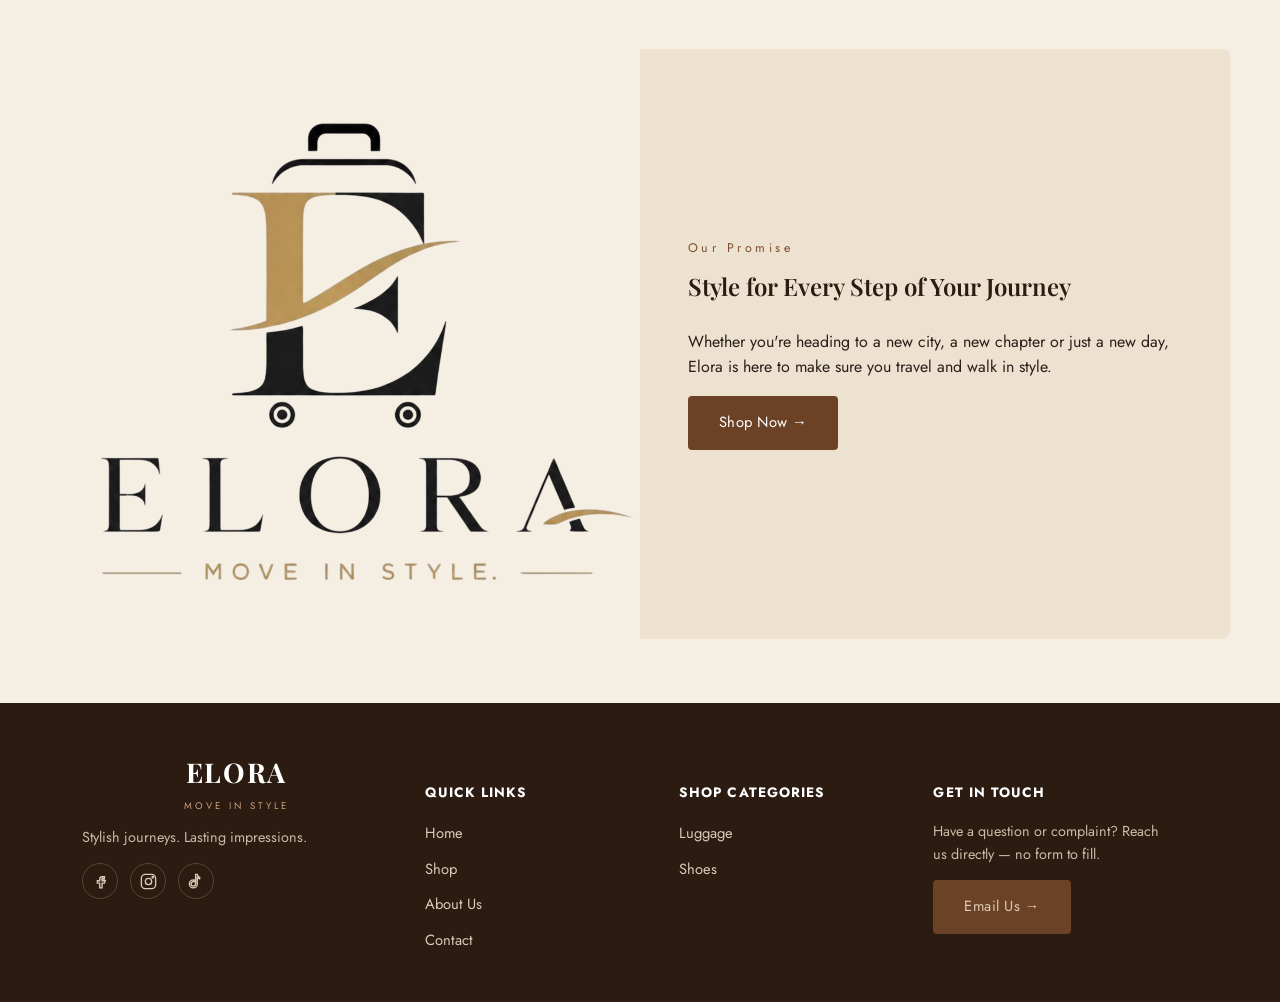
==== commit ff47e3c5: "Update about.html" ====
--- a/about.html
+++ b/about.html
@@ -173,15 +173,11 @@
       </ul>
     </div>
     <div>
-      <h5>Join Our Newsletter</h5>
-      <p>Be the first to know about new arrivals and exclusive offers.</p>
-      <form class="newsletter-form js-newsletter">
-        <input type="email" placeholder="Your email address" required>
-        <button type="submit" aria-label="Subscribe">→</button>
-      </form>
-    </div>
-  </div>
-  <div class="footer-bottom"><div class="container"><span>© 2026 Elora. All rights reserved.</span><span>Move in Style</span></div></div>
+     <div>
+  <h5>Get In Touch</h5>
+  <p>Have a question or complaint? Reach us directly — no form to fill.</p>
+  <a href="mailto:eloraonlineshop5@gmail.com" class="btn btn-primary" style="width:fit-content;">Email Us →</a>
+</div>
 </footer>
 
 <div class="cart-overlay js-cart-overlay"></div>
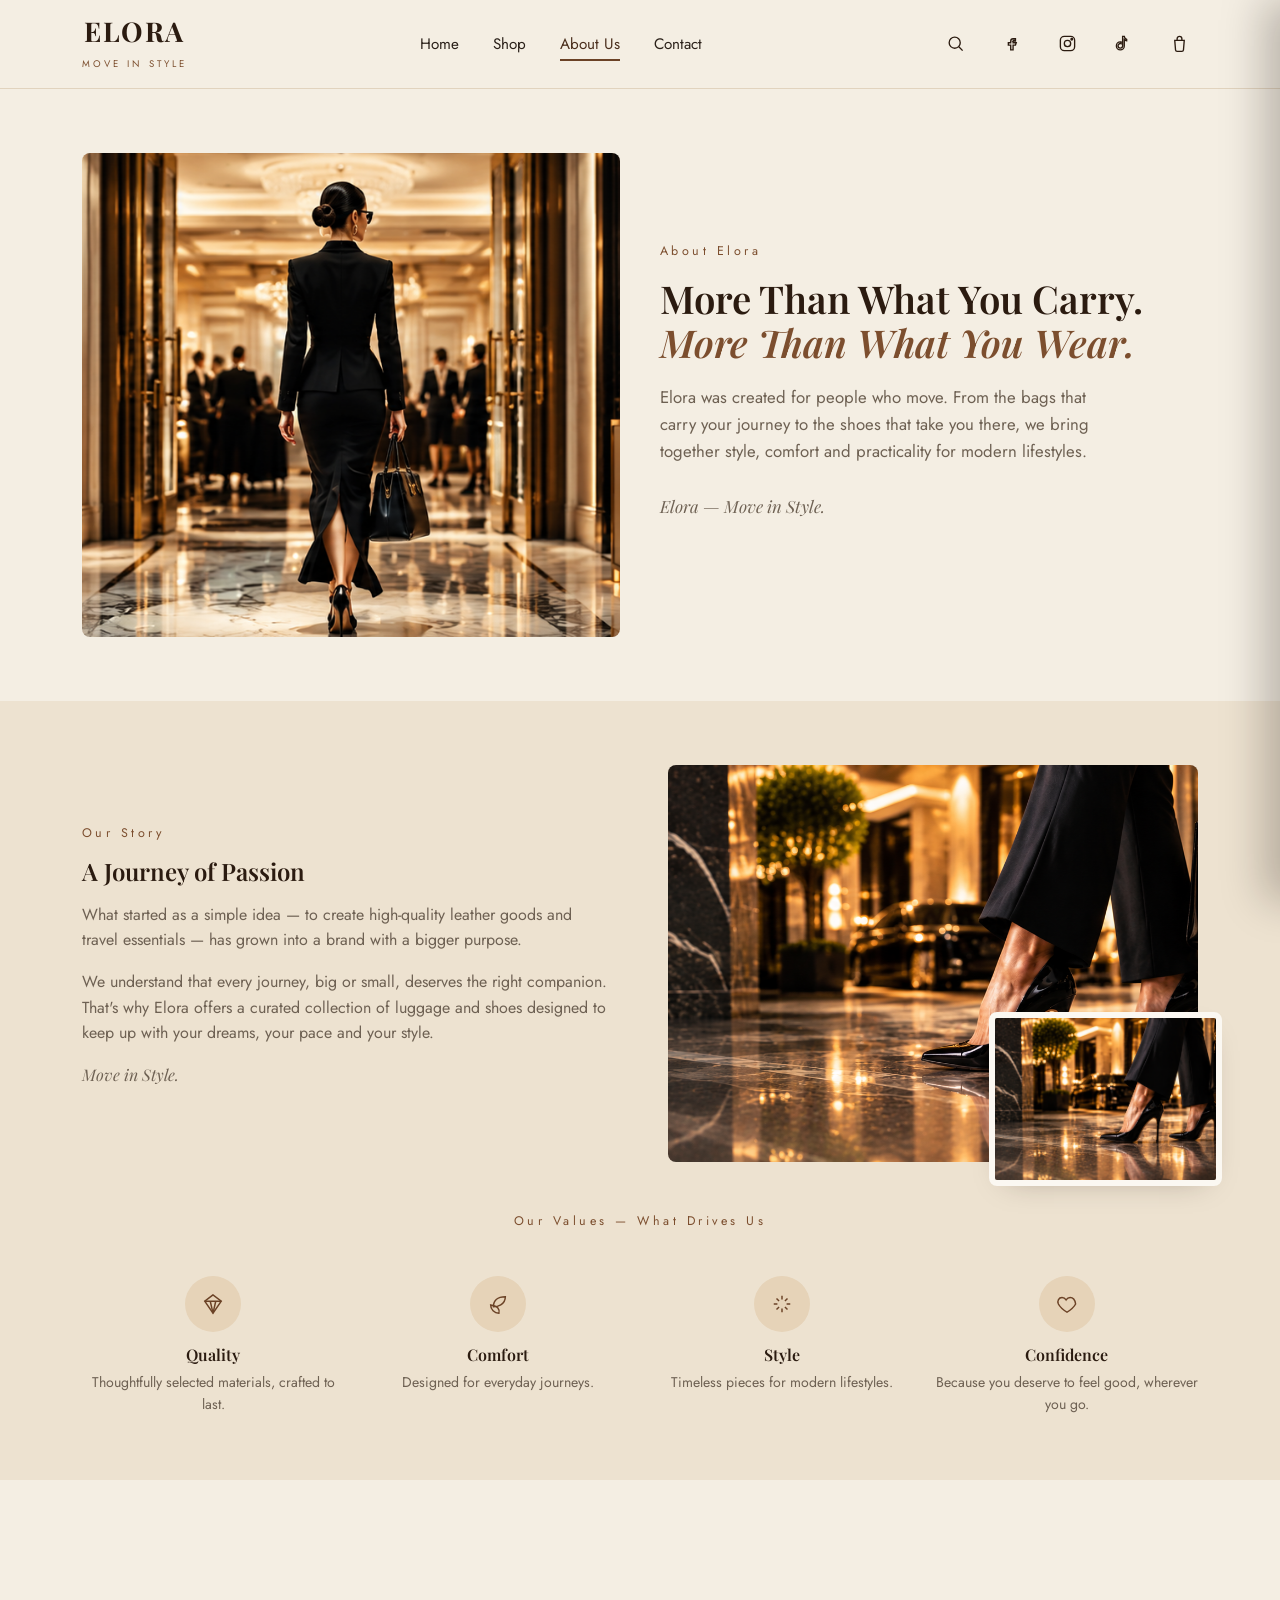
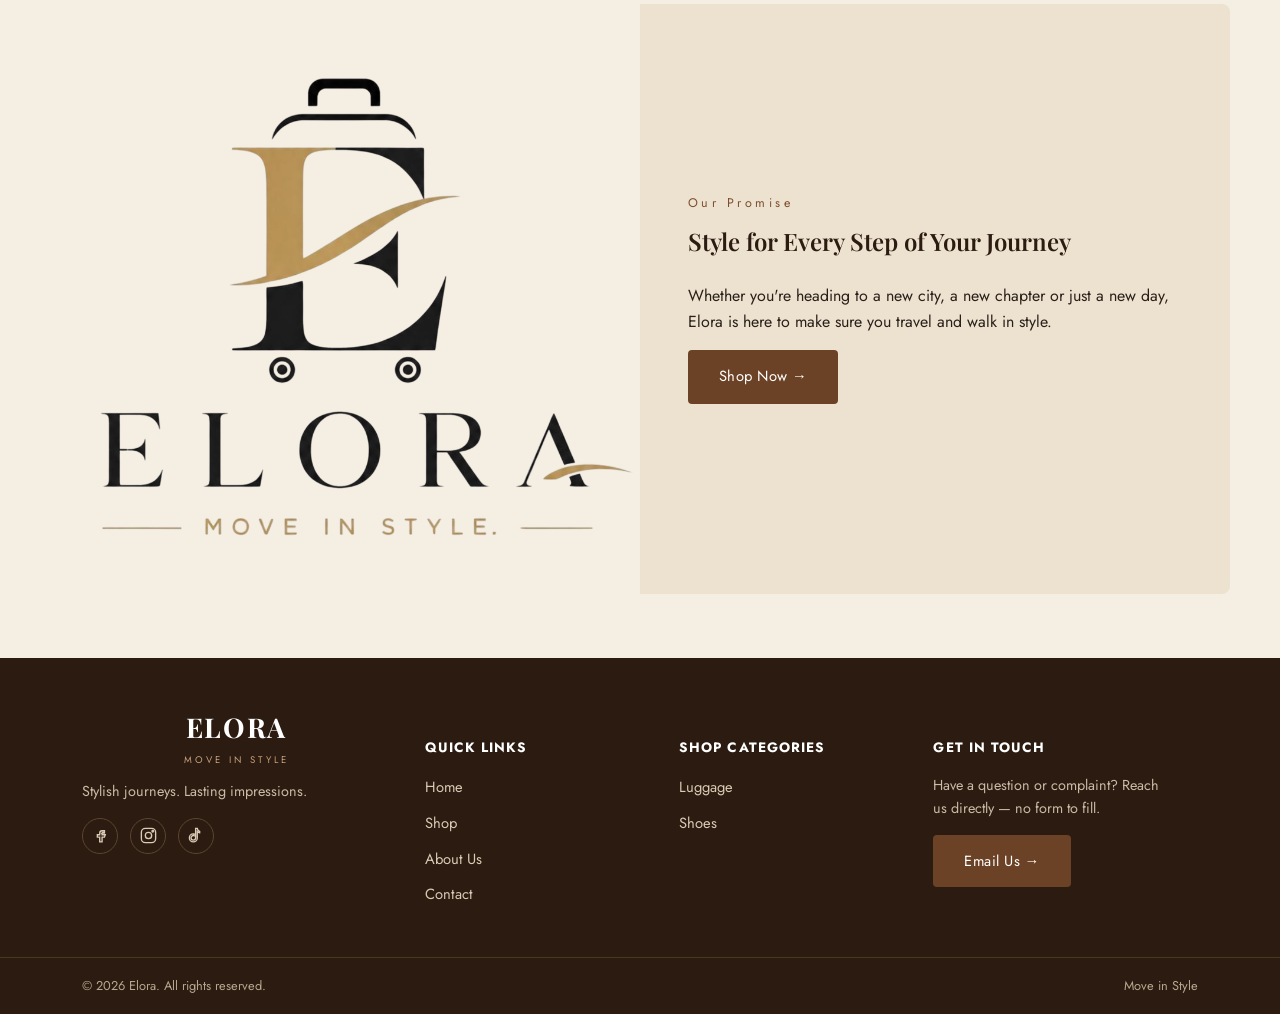
==== commit 2b9d8bd2: "Update about.html" ====
--- a/about.html
+++ b/about.html
@@ -3,8 +3,14 @@
 <head>
 <meta charset="UTF-8">
 <meta name="viewport" content="width=device-width, initial-scale=1.0">
-<title>About Us — Elora</title>
-<meta name="description" content="Elora was created for people who move — the story, values and promise behind the brand.">
+<title>About Elora — Our Story, Values &amp; Promise</title>
+<meta name="description" content="Learn about Elora, a Sri Lankan travel and footwear brand for people who move — combining quality, comfort, style and confidence in every bag and shoe.">
+<meta name="keywords" content="Elora Sri Lanka, about Elora, luggage brand Sri Lanka, shoe brand Sri Lanka, travel accessories Sri Lanka, move in style">
+<meta name="robots" content="index, follow">
+<meta property="og:title" content="About Elora — Our Story, Values & Promise">
+<meta property="og:description" content="Elora was created for people who move — quality, comfort, style and confidence in every journey.">
+<meta property="og:type" content="website">
+<meta property="og:image" content="2.png">
 <link rel="stylesheet" href="style.css">
 </head>
 <body>
@@ -80,17 +86,19 @@
         <p>We understand that every journey, big or small, deserves the right companion. That's why Elora offers a curated collection of luggage and shoes designed to keep up with your dreams, your pace and your style.</p>
         <p class="hero-script">Move in Style.</p>
       </div>
-<div class="story-media">
-  <div style="border-radius:8px; overflow:hidden; aspect-ratio:4/3; background:linear-gradient(150deg,#7C4E2E,#2B2420);">
-    <img src="4.png" alt="Elora story" style="width:100%; height:100%; object-fit:cover; display:block;">
-  </div>
-  <div class="tag-card" style="background:var(--tan-200); overflow:hidden; aspect-ratio:4/3; padding:0;">
-    <img src="4.png" alt="Elora story" style="width:100%; height:100%; object-fit:cover; display:block;">
-  </div>
-</div>
-      </div>
-    </div>
-
+      <div class="story-media">
+        <div style="border-radius:8px; overflow:hidden; aspect-ratio:4/3; background:linear-gradient(150deg,#7C4E2E,#2B2420);">
+          <img src="4.png" alt="Elora story" style="width:100%; height:100%; object-fit:cover; display:block;">
+        </div>
+        <div class="tag-card" style="background:var(--tan-200); overflow:hidden; aspect-ratio:4/3; padding:0;">
+          <img src="4.png" alt="Elora story" style="width:100%; height:100%; object-fit:cover; display:block;">
+        </div>
+      </div>
+    </div>
+
+    <div class="section-head" style="max-width:520px; margin:50px auto 0;">
+      <div class="eyebrow">Our Values — What Drives Us</div>
+    </div>
     <div class="value-list">
       <div class="value-item">
         <div class="value-icon"><svg viewBox="0 0 24 24" width="22" height="22" fill="none" stroke="currentColor" stroke-width="1.6"><path d="M12 2 3 9l9 13 9-13-9-7Z"/><path d="M3 9h18M9 9 12 22M15 9 12 22"/></svg></div>
@@ -113,10 +121,6 @@
         <p>Because you deserve to feel good, wherever you go.</p>
       </div>
     </div>
-   <<div class="section-head" style="max-width:520px; margin-top:-10px;">
-      <div class="eyebrow" style="margin-top:40px;">Our Values — What Drives Us</div>
-    </div>
-</div>
   </section>
 
 <section class="section">
@@ -173,11 +177,12 @@
       </ul>
     </div>
     <div>
-     <div>
-  <h5>Get In Touch</h5>
-  <p>Have a question or complaint? Reach us directly — no form to fill.</p>
-  <a href="mailto:eloraonlineshop5@gmail.com" class="btn btn-primary" style="width:fit-content;">Email Us →</a>
-</div>
+      <h5>Get In Touch</h5>
+      <p>Have a question or complaint? Reach us directly — no form to fill.</p>
+      <button type="button" class="btn btn-primary js-email-us" style="width:fit-content;">Email Us →</button>
+    </div>
+  </div>
+  <div class="footer-bottom"><div class="container"><span>© 2026 Elora. All rights reserved.</span><span>Move in Style</span></div></div>
 </footer>
 
 <div class="cart-overlay js-cart-overlay"></div>
@@ -193,9 +198,5 @@
 
 <script src="products.js"></script>
 <script src="app.js"></script>
-<script>
-  document.getElementById('story-art-1').innerHTML = eloraArt('trolley', 'brown');
-  document.getElementById('story-art-2').innerHTML = eloraArt('loafer', 'brown');
-</script>
 </body>
 </html>
